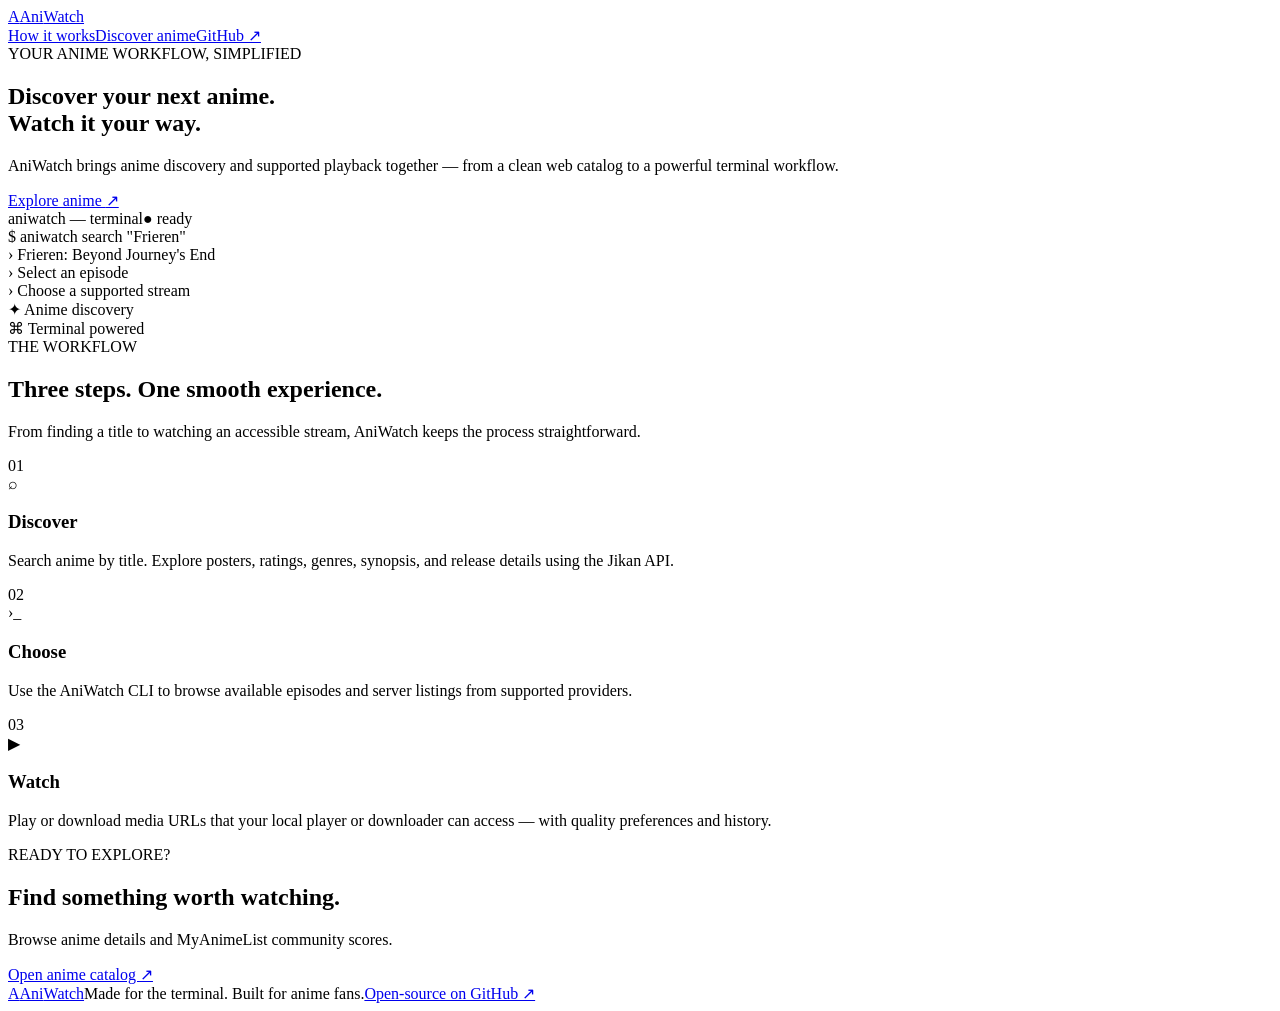
==== website/index.html @ 34737ea4 "feat: add AniWatch discovery website" ====
<!doctype html>
<html lang="en">
<head>
  <meta charset="utf-8"><meta name="viewport" content="width=device-width,initial-scale=1">
  <meta name="theme-color" content="#080912">
  <meta name="description" content="AniWatch is a terminal-first anime discovery and playback toolkit. Learn how it works.">
  <title>AniWatch — Anime, from terminal to screen</title>
  <link rel="preconnect" href="https://fonts.googleapis.com"><link rel="preconnect" href="https://fonts.gstatic.com" crossorigin>
  <link href="https://fonts.googleapis.com/css2?family=DM+Sans:wght@400;500;600;700&family=Space+Grotesk:wght@400;500;600;700&display=swap" rel="stylesheet">
  <link rel="stylesheet" href="styles.css">
</head>
<body>
<header class="site-header"><a class="brand" href="index.html"><span class="brand-mark">A</span><span>Ani<span class="brand-accent">Watch</span></span></a><nav><a class="active" href="index.html">How it works</a><a href="discover.html">Discover anime</a><a class="nav-github" href="https://github.com/Kaztral-ar/ani-watch" target="_blank" rel="noreferrer">GitHub ↗</a></nav></header>
<main>
  <section class="home-hero wrap">
    <div class="eyebrow"><span class="pulse"></span> YOUR ANIME WORKFLOW, SIMPLIFIED</div>
    <h1>Discover your next anime.<br><span class="gradient-text">Watch it your way.</span></h1>
    <p class="hero-copy">AniWatch brings anime discovery and supported playback together — from a clean web catalog to a powerful terminal workflow.</p>
    <a class="button button-primary" href="discover.html">Explore anime <span>↗</span></a>
    <div class="hero-art" aria-label="AniWatch terminal workflow illustration">
      <div class="orb orb-one"></div><div class="orb orb-two"></div>
      <div class="terminal-window">
        <div class="terminal-top"><div class="traffic"><i></i><i></i><i></i></div><span>aniwatch — terminal</span><span class="terminal-status">● ready</span></div>
        <div class="terminal-body"><div><span class="prompt">$</span> aniwatch search <span class="terminal-string">"Frieren"</span></div><div class="terminal-result"><span>›</span> Frieren: Beyond Journey's End</div><div class="terminal-muted">› Select an episode</div><div class="terminal-muted">› Choose a supported stream</div><div class="terminal-cursor"></div></div>
      </div>
      <div class="float-tag tag-top">✦ Anime discovery</div><div class="float-tag tag-bottom">⌘ Terminal powered</div>
    </div>
  </section>
  <section class="how-section wrap">
    <div class="section-kicker">THE WORKFLOW</div><h2>Three steps. <span class="muted">One smooth experience.</span></h2>
    <p class="section-copy">From finding a title to watching an accessible stream, AniWatch keeps the process straightforward.</p>
    <div class="steps-grid">
      <article class="step-card"><div class="step-number">01</div><div class="step-icon icon-search">⌕</div><h3>Discover</h3><p>Search anime by title. Explore posters, ratings, genres, synopsis, and release details using the Jikan API.</p><span class="step-line"></span></article>
      <article class="step-card"><div class="step-number">02</div><div class="step-icon icon-terminal">›_</div><h3>Choose</h3><p>Use the AniWatch CLI to browse available episodes and server listings from supported providers.</p><span class="step-line"></span></article>
      <article class="step-card"><div class="step-number">03</div><div class="step-icon icon-play">▶</div><h3>Watch</h3><p>Play or download media URLs that your local player or downloader can access — with quality preferences and history.</p><span class="step-line"></span></article>
    </div>
  </section>
  <section class="cta-section wrap"><div><div class="section-kicker">READY TO EXPLORE?</div><h2>Find something worth watching.</h2><p>Browse anime details and MyAnimeList community scores.</p></div><a class="button button-primary" href="discover.html">Open anime catalog <span>↗</span></a></section>
</main>
<footer class="site-footer wrap"><a class="brand" href="index.html"><span class="brand-mark">A</span><span>Ani<span class="brand-accent">Watch</span></span></a><span>Made for the terminal. Built for anime fans.</span><a href="https://github.com/Kaztral-ar/ani-watch" target="_blank" rel="noreferrer">Open-source on GitHub ↗</a></footer>
</body></html>
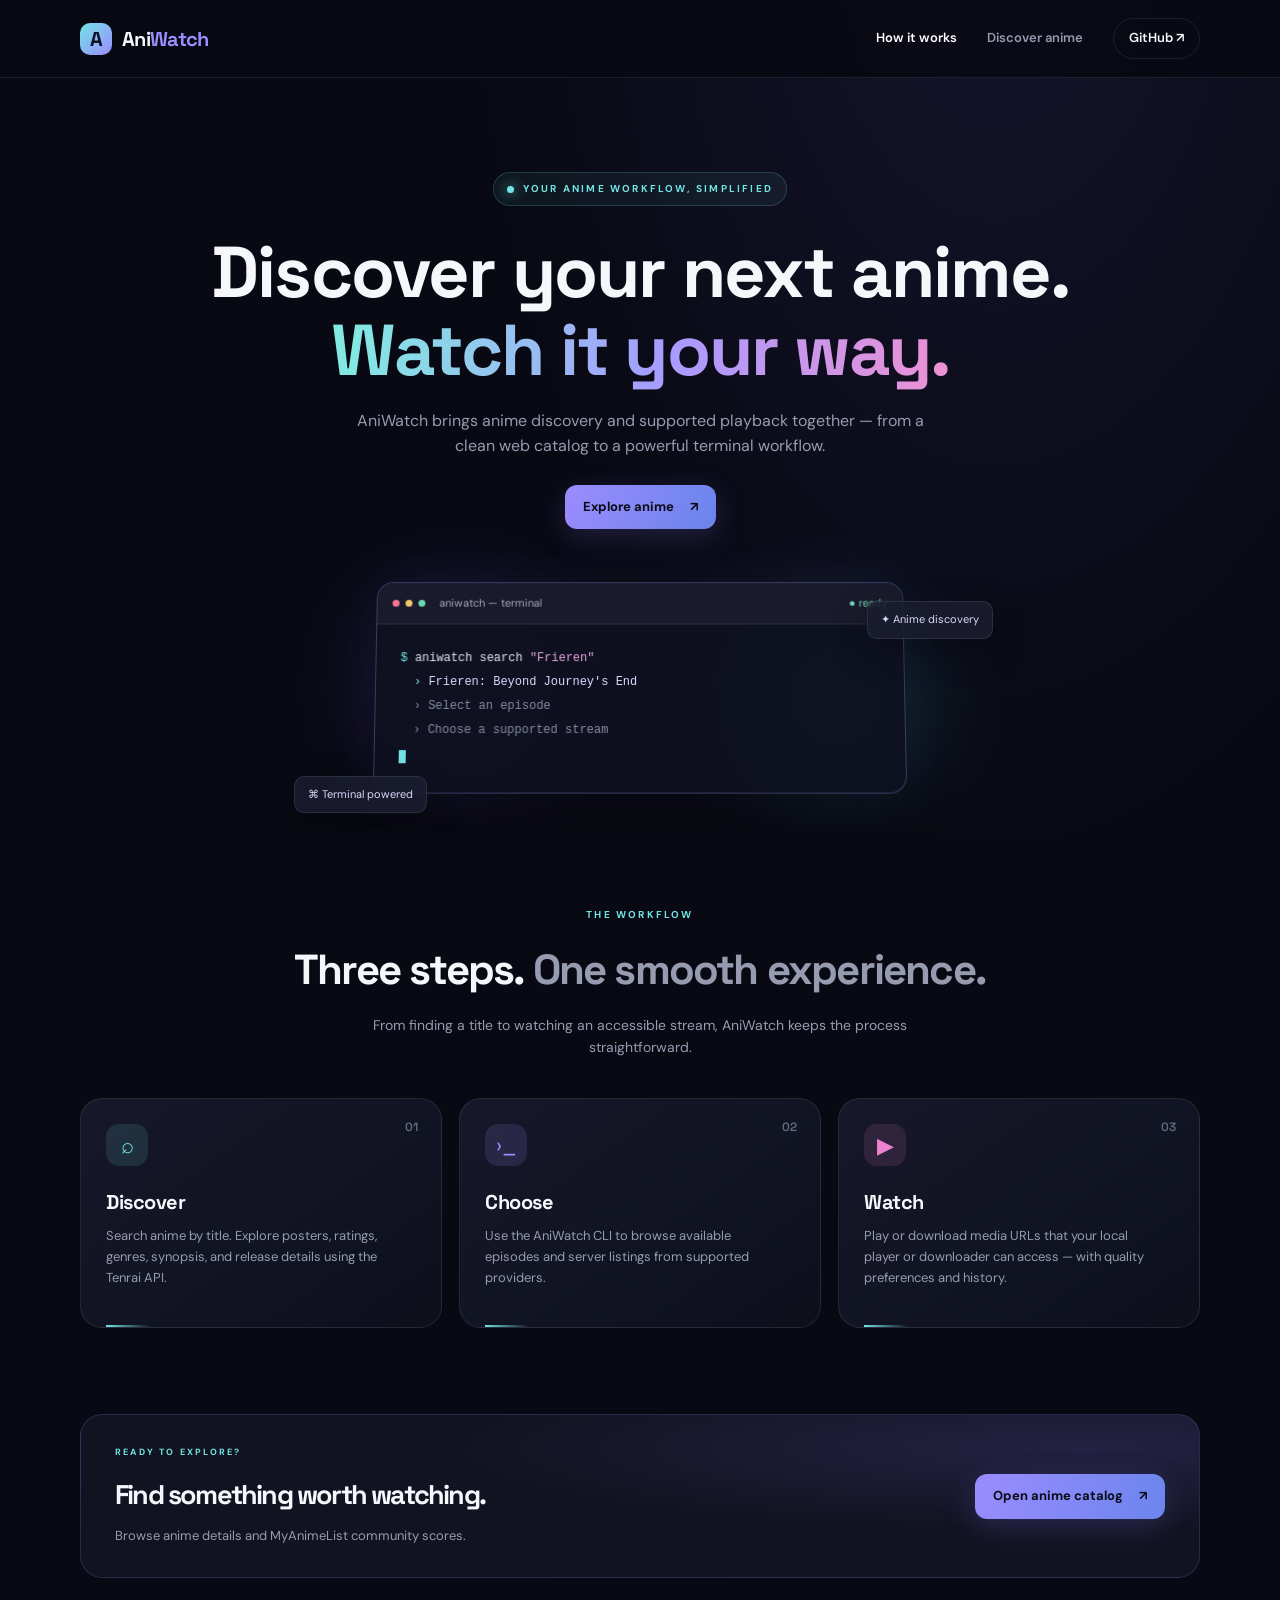
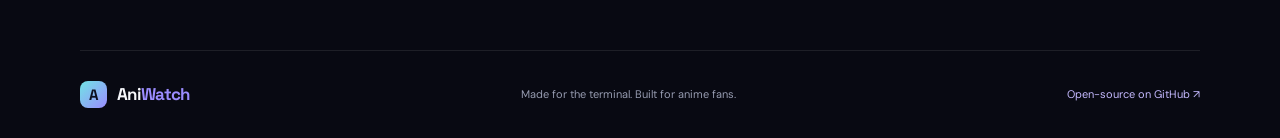
==== commit 2e537794: "docs: update homepage API attribution" ====
--- a/website/index.html
+++ b/website/index.html
@@ -30,7 +30,7 @@
     <div class="section-kicker">THE WORKFLOW</div><h2>Three steps. <span class="muted">One smooth experience.</span></h2>
     <p class="section-copy">From finding a title to watching an accessible stream, AniWatch keeps the process straightforward.</p>
     <div class="steps-grid">
-      <article class="step-card"><div class="step-number">01</div><div class="step-icon icon-search">⌕</div><h3>Discover</h3><p>Search anime by title. Explore posters, ratings, genres, synopsis, and release details using the Jikan API.</p><span class="step-line"></span></article>
+      <article class="step-card"><div class="step-number">01</div><div class="step-icon icon-search">⌕</div><h3>Discover</h3><p>Search anime by title. Explore posters, ratings, genres, synopsis, and release details using the Tenrai API.</p><span class="step-line"></span></article>
       <article class="step-card"><div class="step-number">02</div><div class="step-icon icon-terminal">›_</div><h3>Choose</h3><p>Use the AniWatch CLI to browse available episodes and server listings from supported providers.</p><span class="step-line"></span></article>
       <article class="step-card"><div class="step-number">03</div><div class="step-icon icon-play">▶</div><h3>Watch</h3><p>Play or download media URLs that your local player or downloader can access — with quality preferences and history.</p><span class="step-line"></span></article>
     </div>
--- a/website/styles.css
+++ b/website/styles.css
@@ -0,0 +1,5 @@
+:root{color-scheme:dark;--bg:#080912;--panel:#111321;--panel-2:#171a2b;--line:rgba(255,255,255,.09);--text:#f6f7fb;--muted:#969bb0;--purple:#9b8cff;--cyan:#71e4e5;--pink:#ed83cf;--radius:22px}
+*{box-sizing:border-box}html{scroll-behavior:smooth}body{margin:0;background:radial-gradient(ellipse at 78% -10%,rgba(91,72,178,.18),transparent 38%),var(--bg);color:var(--text);font-family:"DM Sans",sans-serif;line-height:1.6}a{color:inherit;text-decoration:none}button,input,select{font:inherit}.wrap{width:min(1120px,calc(100% - 48px));margin-inline:auto}.site-header{height:78px;padding:0 max(24px,calc((100vw - 1120px)/2));display:flex;align-items:center;justify-content:space-between;border-bottom:1px solid var(--line);background:rgba(8,9,18,.82);backdrop-filter:blur(18px);position:sticky;top:0;z-index:10}.brand{display:inline-flex;align-items:center;gap:10px;font:700 20px "Space Grotesk",sans-serif;letter-spacing:-.7px}.brand-mark{display:grid;place-items:center;width:32px;height:32px;border-radius:10px;background:linear-gradient(135deg,var(--cyan),var(--purple));color:#0c1020;font-weight:800}.brand-accent{color:var(--purple)}nav{display:flex;align-items:center;gap:30px;color:var(--muted);font-size:13px;font-weight:600}nav a{transition:color .2s}nav a:hover,nav a.active{color:#fff}.nav-github{padding:9px 15px;border:1px solid var(--line);border-radius:999px;color:var(--text)}.home-hero{min-height:610px;padding-top:94px;position:relative;text-align:center;overflow:hidden}.eyebrow,.section-kicker{font-size:10px;font-weight:700;letter-spacing:2.2px;color:var(--cyan)}.eyebrow{display:inline-flex;align-items:center;gap:9px;padding:8px 13px;border:1px solid rgba(113,228,229,.2);border-radius:999px;background:rgba(113,228,229,.06)}.pulse{width:7px;height:7px;border-radius:50%;background:var(--cyan);box-shadow:0 0 13px var(--cyan)}h1,h2,h3,p{margin-top:0}h1,h2,h3{font-family:"Space Grotesk",sans-serif;letter-spacing:-1.8px}.home-hero h1{font-size:clamp(42px,6.4vw,72px);line-height:1.08;margin:28px 0 18px}.gradient-text{background:linear-gradient(95deg,#83e8e2 4%,#a89bff 55%,#ed91d3 100%);-webkit-background-clip:text;background-clip:text;color:transparent}.hero-copy{max-width:600px;margin:0 auto 26px;color:var(--muted);font-size:16px}.button{display:inline-flex;align-items:center;justify-content:center;gap:16px;border:0;border-radius:12px;padding:12px 18px;font-weight:700;font-size:13px;cursor:pointer;transition:transform .2s,filter .2s}.button:hover{transform:translateY(-2px);filter:brightness(1.08)}.button-primary{background:linear-gradient(105deg,#9b8cff,#6b85ed);color:#0b0c17;box-shadow:0 8px 30px rgba(127,112,239,.22)}.button-ghost{background:var(--panel-2);border:1px solid var(--line);color:var(--text)}.hero-art{height:250px;max-width:720px;margin:52px auto 0;position:relative}.orb{position:absolute;border-radius:50%;filter:blur(50px);opacity:.3}.orb-one{width:170px;height:170px;background:#6451cf;left:13%;top:20px}.orb-two{width:160px;height:160px;background:#31b8c4;right:12%;top:40px}.terminal-window{position:relative;margin:auto;width:min(530px,90%);text-align:left;border:1px solid rgba(164,158,255,.3);border-radius:17px;background:rgba(14,16,31,.94);box-shadow:0 28px 90px rgba(0,0,0,.5),0 0 60px rgba(128,105,255,.1);overflow:hidden;transform:perspective(900px) rotateX(4deg)}.terminal-top{height:42px;display:flex;align-items:center;gap:14px;padding:0 15px;background:#191b2c;border-bottom:1px solid var(--line);font-size:11px;color:#a4a8bc}.traffic{display:flex;gap:6px}.traffic i{width:7px;height:7px;border-radius:50%;background:#f47791}.traffic i:nth-child(2){background:#f4c66b}.traffic i:nth-child(3){background:#6dd9b0}.terminal-status{margin-left:auto;color:#72dcb9}.terminal-body{padding:22px 24px 26px;font:12px/2 "SFMono-Regular",Consolas,monospace;color:#e7e9f5}.prompt,.terminal-result span{color:var(--cyan)}.terminal-string{color:#e6a7df}.terminal-result{color:#dcd9ff;padding-left:14px}.terminal-muted{color:#858ba4;padding-left:14px}.terminal-cursor{display:inline-block;width:7px;height:13px;background:var(--cyan);vertical-align:middle;margin-top:5px}.float-tag{position:absolute;padding:9px 13px;border-radius:10px;background:rgba(26,28,47,.9);border:1px solid var(--line);font-size:11px;color:#d9d8fa;box-shadow:0 12px 35px rgba(0,0,0,.3)}.tag-top{top:20px;right:1%}.tag-bottom{bottom:18px;left:2%}.how-section{padding:76px 0 86px;text-align:center}.how-section h2,.cta-section h2{font-size:clamp(30px,4vw,42px);margin:13px 0 10px}.muted,.section-copy{color:var(--muted)}.section-copy{font-size:14px;max-width:600px;margin:0 auto}.steps-grid{display:grid;grid-template-columns:repeat(3,1fr);gap:17px;margin-top:40px;text-align:left}.step-card{position:relative;min-height:230px;padding:25px;border:1px solid var(--line);border-radius:var(--radius);background:linear-gradient(145deg,rgba(25,27,46,.9),rgba(14,16,28,.88));overflow:hidden}.step-number{position:absolute;right:23px;top:20px;font:600 12px "Space Grotesk";color:#656b83}.step-icon{width:42px;height:42px;display:grid;place-items:center;border-radius:13px;margin-bottom:20px;font-size:22px}.icon-search{background:rgba(113,228,229,.12);color:var(--cyan)}.icon-terminal{background:rgba(155,140,255,.14);color:var(--purple)}.icon-play{background:rgba(237,131,207,.12);color:var(--pink)}.step-card h3{font-size:20px;margin:0 0 8px;letter-spacing:-.5px}.step-card p{font-size:13px;color:var(--muted);margin:0;max-width:280px}.step-line{position:absolute;bottom:0;left:25px;width:44px;height:2px;background:linear-gradient(90deg,var(--cyan),transparent)}.cta-section{margin-bottom:72px;padding:30px 34px;border:1px solid rgba(155,140,255,.18);border-radius:var(--radius);background:radial-gradient(ellipse at 90% 20%,rgba(129,111,241,.16),transparent 45%),var(--panel);display:flex;align-items:center;justify-content:space-between;gap:24px}.cta-section h2{font-size:27px}.cta-section p{color:var(--muted);font-size:13px;margin:0}.cta-section .section-kicker{font-size:9px}.site-footer{min-height:88px;display:flex;align-items:center;justify-content:space-between;gap:20px;border-top:1px solid var(--line);color:var(--muted);font-size:11px}.site-footer .brand{color:var(--text);font-size:17px}.site-footer .brand-mark{width:27px;height:27px;border-radius:8px;font-size:15px}.site-footer>a:last-child{color:#c5baff}.discover-main{min-height:calc(100vh - 166px);padding-top:72px;padding-bottom:70px}.page-title{font-size:clamp(36px,5vw,54px);margin:10px 0 5px}.discover-main>.section-copy{margin:0;max-width:600px}.search-box{display:flex;align-items:center;gap:12px;margin:30px 0 38px;padding:9px 10px 9px 17px;border:1px solid rgba(155,140,255,.25);border-radius:15px;background:#111321;box-shadow:0 10px 40px rgba(0,0,0,.18)}.search-symbol{font-size:24px;color:var(--purple)}.search-box input{flex:1;min-width:0;background:transparent;border:0;outline:0;color:var(--text);font-size:14px}.search-box input::placeholder{color:#747a91}.catalog-toolbar{display:flex;align-items:center;justify-content:space-between;margin-bottom:18px}.catalog-heading{display:block;font:600 19px "Space Grotesk"}.catalog-sub{display:block;color:var(--muted);font-size:11px;margin-top:2px}.catalog-toolbar select{background:#151729;color:#dfe1f2;border:1px solid var(--line);border-radius:10px;padding:9px 12px;outline:none}.anime-grid{display:grid;grid-template-columns:repeat(6,minmax(0,1fr));gap:18px}.anime-card{min-width:0;transition:transform .2s}.anime-card:hover{transform:translateY(-5px)}.poster-wrap{height:230px;position:relative;overflow:hidden;border-radius:13px;background:#1b1e32;border:1px solid var(--line)}.poster-wrap img{width:100%;height:100%;object-fit:cover;display:block;transition:transform .35s}.anime-card:hover .poster-wrap img{transform:scale(1.05)}.rating-pill,.poster-type{position:absolute;display:inline-flex;align-items:center;padding:5px 7px;border-radius:7px;background:rgba(8,9,18,.82);backdrop-filter:blur(8px);font-size:10px;font-weight:700}.rating-pill{top:9px;left:9px;color:#ffe49a}.poster-type{bottom:9px;right:9px;color:#d9d5ff}.anime-card-info h3{font:600 13px/1.35 "DM Sans";letter-spacing:0;margin:10px 0 4px;display:-webkit-box;-webkit-line-clamp:2;-webkit-box-orient:vertical;overflow:hidden}.anime-card-info p{font-size:10px;color:var(--muted);margin:0}.anime-card-info p span{padding:0 4px;color:#5d6279}.poster-fallback{height:100%;display:grid;place-items:center;color:#8585b5;font:700 13px "Space Grotesk";letter-spacing:3px;background:linear-gradient(145deg,#202344,#121525)}.status-message{padding:24px 12px;text-align:center;color:var(--muted);font-size:13px}.status-message[hidden]{display:none}.pagination{display:flex;align-items:center;justify-content:center;gap:20px;margin:35px 0 20px;font-size:12px;color:var(--muted)}.pagination button:disabled{opacity:.35;cursor:not-allowed;transform:none}.api-credit,.rating-note{font-size:11px;color:#777e97;text-align:center;margin-top:28px}.api-credit a{color:var(--purple)}.detail-main{min-height:calc(100vh - 166px);padding-top:36px;padding-bottom:70px}.back-link{font-size:12px;color:var(--muted)}.back-link:hover{color:#fff}.detail-hero{display:grid;grid-template-columns:280px 1fr;gap:45px;margin-top:35px;align-items:start}.detail-poster{height:410px;border-radius:18px;overflow:hidden;background:#171a2c;border:1px solid var(--line);box-shadow:0 25px 65px rgba(0,0,0,.35)}.detail-poster img{width:100%;height:100%;object-fit:cover}.detail-content{padding-top:10px}.detail-content h1{font-size:clamp(32px,4vw,48px);line-height:1.12;margin:12px 0 5px}.japanese-title{color:var(--muted);font-size:14px}.detail-badges{display:flex;flex-wrap:wrap;gap:9px;margin:18px 0}.detail-badges span{padding:7px 11px;border-radius:9px;background:var(--panel-2);border:1px solid var(--line);font-size:11px;color:#e8e2ff}.detail-badges span:first-child{color:#ffe49a}.detail-synopsis{font-size:13px;line-height:1.85;color:#b4b8ca;max-width:720px}.genre-list{display:flex;flex-wrap:wrap;gap:8px;margin:20px 0 24px}.genre-list span{padding:6px 10px;border:1px solid rgba(155,140,255,.2);border-radius:999px;background:rgba(155,140,255,.07);font-size:10px;color:#c9c1ff}.external-link{font-size:11px}.detail-facts{display:grid;grid-template-columns:repeat(5,1fr);gap:10px;margin-top:38px}.detail-facts>div{padding:16px;border-radius:13px;border:1px solid var(--line);background:var(--panel)}.detail-facts span{display:block;color:var(--muted);font-size:10px;margin-bottom:5px}.detail-facts strong{display:block;font:600 12px "Space Grotesk";overflow-wrap:anywhere}.rating-note{text-align:left;margin-top:18px}
+@media(max-width:900px){.anime-grid{grid-template-columns:repeat(4,minmax(0,1fr))}.poster-wrap{height:250px}.detail-facts{grid-template-columns:repeat(3,1fr)}}
+@media(max-width:620px){.wrap{width:calc(100% - 32px)}.site-header{height:66px;padding:0 16px}.brand{font-size:18px}nav{gap:13px;font-size:11px}nav a:nth-child(1){display:none}.nav-github{padding:7px 10px}.home-hero{padding-top:75px;min-height:570px}.home-hero h1{font-size:43px}.hero-copy{font-size:14px}.hero-art{margin-top:50px;height:220px}.terminal-body{font-size:10px;padding:17px}.float-tag{font-size:9px}.how-section{padding:48px 0 55px}.steps-grid{grid-template-columns:1fr;gap:12px;margin-top:28px}.step-card{min-height:175px;padding:21px}.step-icon{margin-bottom:13px}.cta-section{display:block;padding:25px;margin-bottom:45px}.cta-section .button{margin-top:20px}.site-footer{padding:20px 0;flex-wrap:wrap}.site-footer>span{order:3;width:100%}.discover-main{padding-top:48px}.search-box{gap:8px;padding-left:12px}.search-box .button{padding:11px 12px}.anime-grid{grid-template-columns:repeat(2,minmax(0,1fr));gap:17px 12px}.poster-wrap{height:260px}.catalog-toolbar{align-items:flex-end}.catalog-heading{font-size:17px}.catalog-sub{font-size:10px}.catalog-toolbar select{max-width:115px}.detail-hero{grid-template-columns:110px 1fr;gap:17px;margin-top:24px}.detail-poster{height:165px;border-radius:12px}.detail-content{padding-top:0}.detail-content h1{font-size:24px;letter-spacing:-1px}.detail-content .section-kicker{font-size:8px;letter-spacing:1.2px}.japanese-title{font-size:11px}.detail-badges{gap:5px;margin:10px 0}.detail-badges span{font-size:9px;padding:5px 7px}.detail-synopsis{grid-column:1/-1;font-size:12px}.genre-list{margin:10px 0}.genre-list span{font-size:9px}.external-link{padding:9px 10px}.detail-facts{grid-template-columns:repeat(2,1fr);gap:8px;margin-top:25px}.detail-facts>div{padding:12px}.detail-facts strong{font-size:11px}}
+@media(prefers-reduced-motion:reduce){*,*::before,*::after{scroll-behavior:auto!important;transition:none!important;animation:none!important}}
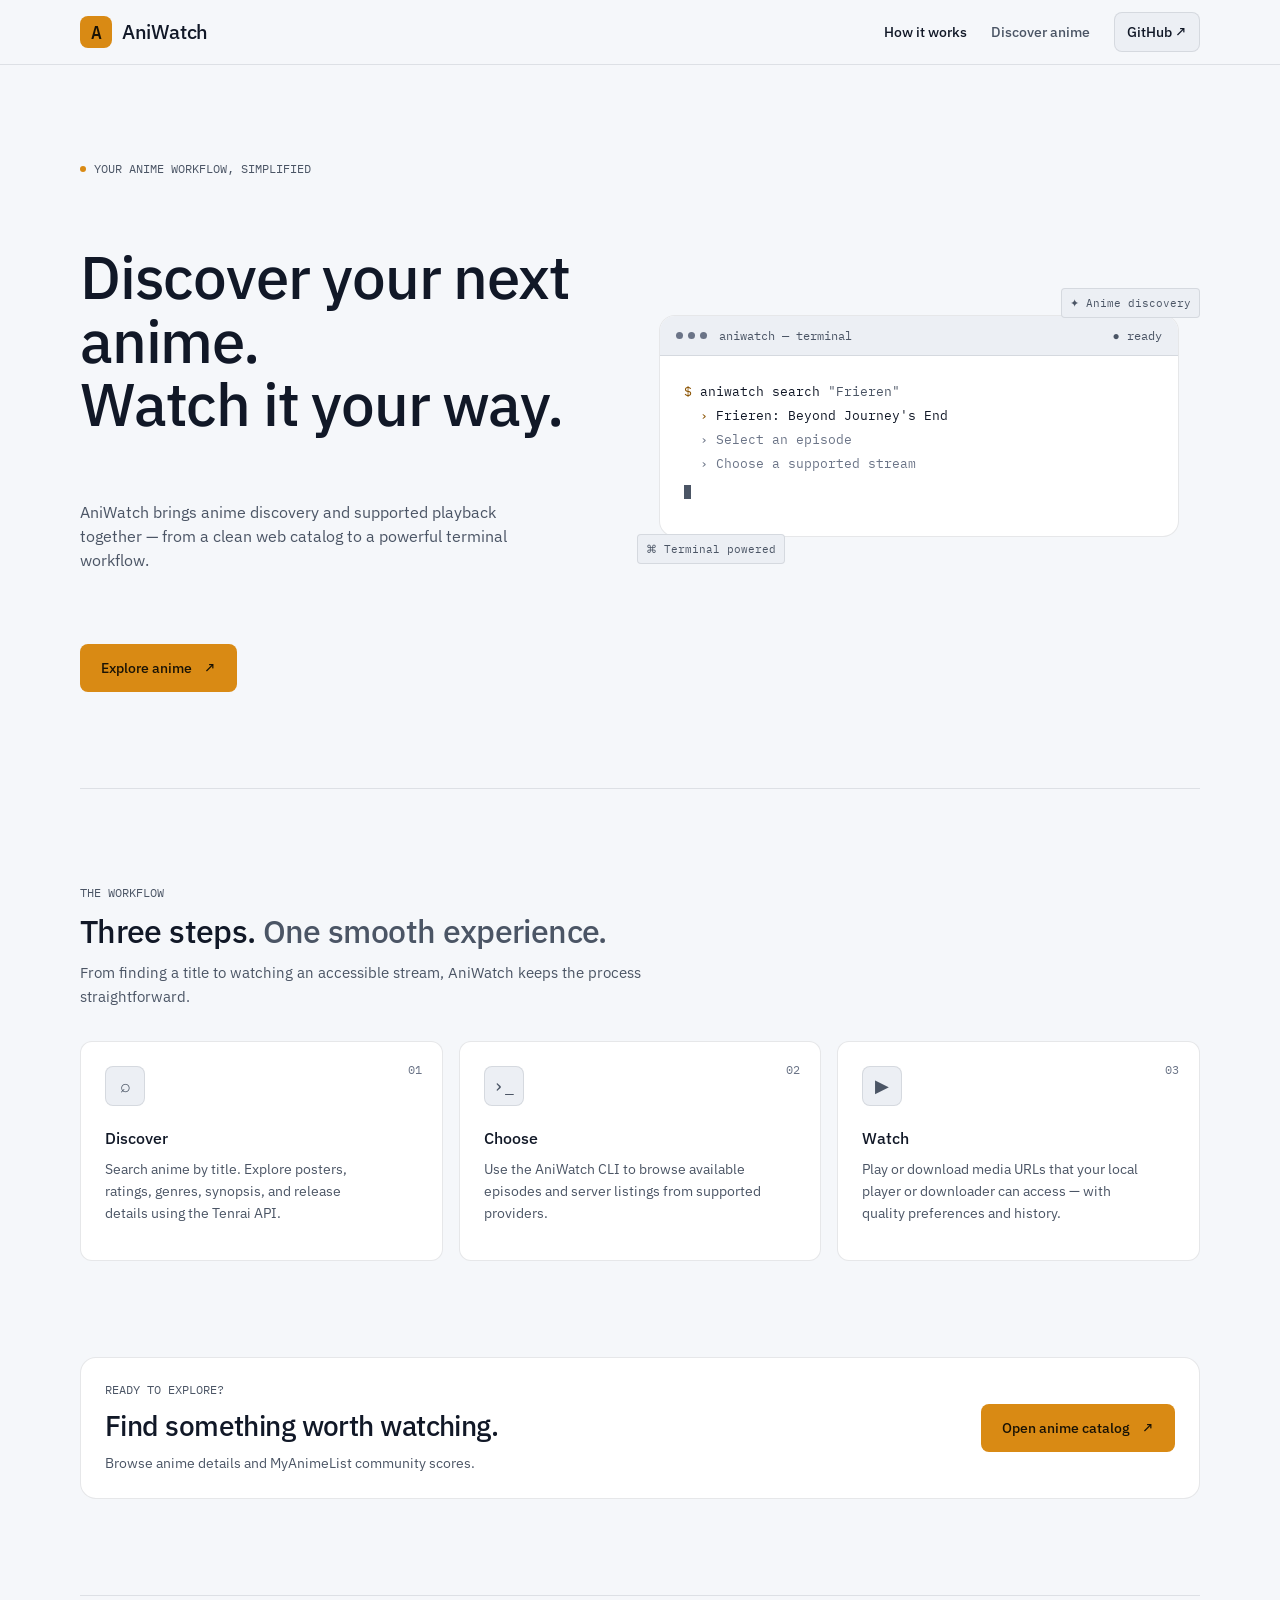
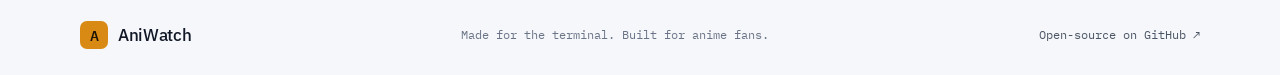
==== commit 783afde8: "style: load IBM Plex fonts and safe viewport sizing" ====
--- a/website/index.html
+++ b/website/index.html
@@ -1,12 +1,12 @@
 <!doctype html>
 <html lang="en">
 <head>
-  <meta charset="utf-8"><meta name="viewport" content="width=device-width,initial-scale=1">
+  <meta charset="utf-8"><meta name="viewport" content="width=device-width, initial-scale=1, viewport-fit=cover">
   <meta name="theme-color" content="#080912">
   <meta name="description" content="AniWatch is a terminal-first anime discovery and playback toolkit. Learn how it works.">
   <title>AniWatch — Anime, from terminal to screen</title>
   <link rel="preconnect" href="https://fonts.googleapis.com"><link rel="preconnect" href="https://fonts.gstatic.com" crossorigin>
-  <link href="https://fonts.googleapis.com/css2?family=DM+Sans:wght@400;500;600;700&family=Space+Grotesk:wght@400;500;600;700&display=swap" rel="stylesheet">
+  <link href="https://fonts.googleapis.com/css2?family=IBM+Plex+Mono:wght@400;500&family=IBM+Plex+Sans:wght@400;500&display=swap" rel="stylesheet">
   <link rel="stylesheet" href="styles.css">
 </head>
 <body>
--- a/website/styles.css
+++ b/website/styles.css
@@ -1,5 +1,218 @@
-:root{color-scheme:dark;--bg:#080912;--panel:#111321;--panel-2:#171a2b;--line:rgba(255,255,255,.09);--text:#f6f7fb;--muted:#969bb0;--purple:#9b8cff;--cyan:#71e4e5;--pink:#ed83cf;--radius:22px}
-*{box-sizing:border-box}html{scroll-behavior:smooth}body{margin:0;background:radial-gradient(ellipse at 78% -10%,rgba(91,72,178,.18),transparent 38%),var(--bg);color:var(--text);font-family:"DM Sans",sans-serif;line-height:1.6}a{color:inherit;text-decoration:none}button,input,select{font:inherit}.wrap{width:min(1120px,calc(100% - 48px));margin-inline:auto}.site-header{height:78px;padding:0 max(24px,calc((100vw - 1120px)/2));display:flex;align-items:center;justify-content:space-between;border-bottom:1px solid var(--line);background:rgba(8,9,18,.82);backdrop-filter:blur(18px);position:sticky;top:0;z-index:10}.brand{display:inline-flex;align-items:center;gap:10px;font:700 20px "Space Grotesk",sans-serif;letter-spacing:-.7px}.brand-mark{display:grid;place-items:center;width:32px;height:32px;border-radius:10px;background:linear-gradient(135deg,var(--cyan),var(--purple));color:#0c1020;font-weight:800}.brand-accent{color:var(--purple)}nav{display:flex;align-items:center;gap:30px;color:var(--muted);font-size:13px;font-weight:600}nav a{transition:color .2s}nav a:hover,nav a.active{color:#fff}.nav-github{padding:9px 15px;border:1px solid var(--line);border-radius:999px;color:var(--text)}.home-hero{min-height:610px;padding-top:94px;position:relative;text-align:center;overflow:hidden}.eyebrow,.section-kicker{font-size:10px;font-weight:700;letter-spacing:2.2px;color:var(--cyan)}.eyebrow{display:inline-flex;align-items:center;gap:9px;padding:8px 13px;border:1px solid rgba(113,228,229,.2);border-radius:999px;background:rgba(113,228,229,.06)}.pulse{width:7px;height:7px;border-radius:50%;background:var(--cyan);box-shadow:0 0 13px var(--cyan)}h1,h2,h3,p{margin-top:0}h1,h2,h3{font-family:"Space Grotesk",sans-serif;letter-spacing:-1.8px}.home-hero h1{font-size:clamp(42px,6.4vw,72px);line-height:1.08;margin:28px 0 18px}.gradient-text{background:linear-gradient(95deg,#83e8e2 4%,#a89bff 55%,#ed91d3 100%);-webkit-background-clip:text;background-clip:text;color:transparent}.hero-copy{max-width:600px;margin:0 auto 26px;color:var(--muted);font-size:16px}.button{display:inline-flex;align-items:center;justify-content:center;gap:16px;border:0;border-radius:12px;padding:12px 18px;font-weight:700;font-size:13px;cursor:pointer;transition:transform .2s,filter .2s}.button:hover{transform:translateY(-2px);filter:brightness(1.08)}.button-primary{background:linear-gradient(105deg,#9b8cff,#6b85ed);color:#0b0c17;box-shadow:0 8px 30px rgba(127,112,239,.22)}.button-ghost{background:var(--panel-2);border:1px solid var(--line);color:var(--text)}.hero-art{height:250px;max-width:720px;margin:52px auto 0;position:relative}.orb{position:absolute;border-radius:50%;filter:blur(50px);opacity:.3}.orb-one{width:170px;height:170px;background:#6451cf;left:13%;top:20px}.orb-two{width:160px;height:160px;background:#31b8c4;right:12%;top:40px}.terminal-window{position:relative;margin:auto;width:min(530px,90%);text-align:left;border:1px solid rgba(164,158,255,.3);border-radius:17px;background:rgba(14,16,31,.94);box-shadow:0 28px 90px rgba(0,0,0,.5),0 0 60px rgba(128,105,255,.1);overflow:hidden;transform:perspective(900px) rotateX(4deg)}.terminal-top{height:42px;display:flex;align-items:center;gap:14px;padding:0 15px;background:#191b2c;border-bottom:1px solid var(--line);font-size:11px;color:#a4a8bc}.traffic{display:flex;gap:6px}.traffic i{width:7px;height:7px;border-radius:50%;background:#f47791}.traffic i:nth-child(2){background:#f4c66b}.traffic i:nth-child(3){background:#6dd9b0}.terminal-status{margin-left:auto;color:#72dcb9}.terminal-body{padding:22px 24px 26px;font:12px/2 "SFMono-Regular",Consolas,monospace;color:#e7e9f5}.prompt,.terminal-result span{color:var(--cyan)}.terminal-string{color:#e6a7df}.terminal-result{color:#dcd9ff;padding-left:14px}.terminal-muted{color:#858ba4;padding-left:14px}.terminal-cursor{display:inline-block;width:7px;height:13px;background:var(--cyan);vertical-align:middle;margin-top:5px}.float-tag{position:absolute;padding:9px 13px;border-radius:10px;background:rgba(26,28,47,.9);border:1px solid var(--line);font-size:11px;color:#d9d8fa;box-shadow:0 12px 35px rgba(0,0,0,.3)}.tag-top{top:20px;right:1%}.tag-bottom{bottom:18px;left:2%}.how-section{padding:76px 0 86px;text-align:center}.how-section h2,.cta-section h2{font-size:clamp(30px,4vw,42px);margin:13px 0 10px}.muted,.section-copy{color:var(--muted)}.section-copy{font-size:14px;max-width:600px;margin:0 auto}.steps-grid{display:grid;grid-template-columns:repeat(3,1fr);gap:17px;margin-top:40px;text-align:left}.step-card{position:relative;min-height:230px;padding:25px;border:1px solid var(--line);border-radius:var(--radius);background:linear-gradient(145deg,rgba(25,27,46,.9),rgba(14,16,28,.88));overflow:hidden}.step-number{position:absolute;right:23px;top:20px;font:600 12px "Space Grotesk";color:#656b83}.step-icon{width:42px;height:42px;display:grid;place-items:center;border-radius:13px;margin-bottom:20px;font-size:22px}.icon-search{background:rgba(113,228,229,.12);color:var(--cyan)}.icon-terminal{background:rgba(155,140,255,.14);color:var(--purple)}.icon-play{background:rgba(237,131,207,.12);color:var(--pink)}.step-card h3{font-size:20px;margin:0 0 8px;letter-spacing:-.5px}.step-card p{font-size:13px;color:var(--muted);margin:0;max-width:280px}.step-line{position:absolute;bottom:0;left:25px;width:44px;height:2px;background:linear-gradient(90deg,var(--cyan),transparent)}.cta-section{margin-bottom:72px;padding:30px 34px;border:1px solid rgba(155,140,255,.18);border-radius:var(--radius);background:radial-gradient(ellipse at 90% 20%,rgba(129,111,241,.16),transparent 45%),var(--panel);display:flex;align-items:center;justify-content:space-between;gap:24px}.cta-section h2{font-size:27px}.cta-section p{color:var(--muted);font-size:13px;margin:0}.cta-section .section-kicker{font-size:9px}.site-footer{min-height:88px;display:flex;align-items:center;justify-content:space-between;gap:20px;border-top:1px solid var(--line);color:var(--muted);font-size:11px}.site-footer .brand{color:var(--text);font-size:17px}.site-footer .brand-mark{width:27px;height:27px;border-radius:8px;font-size:15px}.site-footer>a:last-child{color:#c5baff}.discover-main{min-height:calc(100vh - 166px);padding-top:72px;padding-bottom:70px}.page-title{font-size:clamp(36px,5vw,54px);margin:10px 0 5px}.discover-main>.section-copy{margin:0;max-width:600px}.search-box{display:flex;align-items:center;gap:12px;margin:30px 0 38px;padding:9px 10px 9px 17px;border:1px solid rgba(155,140,255,.25);border-radius:15px;background:#111321;box-shadow:0 10px 40px rgba(0,0,0,.18)}.search-symbol{font-size:24px;color:var(--purple)}.search-box input{flex:1;min-width:0;background:transparent;border:0;outline:0;color:var(--text);font-size:14px}.search-box input::placeholder{color:#747a91}.catalog-toolbar{display:flex;align-items:center;justify-content:space-between;margin-bottom:18px}.catalog-heading{display:block;font:600 19px "Space Grotesk"}.catalog-sub{display:block;color:var(--muted);font-size:11px;margin-top:2px}.catalog-toolbar select{background:#151729;color:#dfe1f2;border:1px solid var(--line);border-radius:10px;padding:9px 12px;outline:none}.anime-grid{display:grid;grid-template-columns:repeat(6,minmax(0,1fr));gap:18px}.anime-card{min-width:0;transition:transform .2s}.anime-card:hover{transform:translateY(-5px)}.poster-wrap{height:230px;position:relative;overflow:hidden;border-radius:13px;background:#1b1e32;border:1px solid var(--line)}.poster-wrap img{width:100%;height:100%;object-fit:cover;display:block;transition:transform .35s}.anime-card:hover .poster-wrap img{transform:scale(1.05)}.rating-pill,.poster-type{position:absolute;display:inline-flex;align-items:center;padding:5px 7px;border-radius:7px;background:rgba(8,9,18,.82);backdrop-filter:blur(8px);font-size:10px;font-weight:700}.rating-pill{top:9px;left:9px;color:#ffe49a}.poster-type{bottom:9px;right:9px;color:#d9d5ff}.anime-card-info h3{font:600 13px/1.35 "DM Sans";letter-spacing:0;margin:10px 0 4px;display:-webkit-box;-webkit-line-clamp:2;-webkit-box-orient:vertical;overflow:hidden}.anime-card-info p{font-size:10px;color:var(--muted);margin:0}.anime-card-info p span{padding:0 4px;color:#5d6279}.poster-fallback{height:100%;display:grid;place-items:center;color:#8585b5;font:700 13px "Space Grotesk";letter-spacing:3px;background:linear-gradient(145deg,#202344,#121525)}.status-message{padding:24px 12px;text-align:center;color:var(--muted);font-size:13px}.status-message[hidden]{display:none}.pagination{display:flex;align-items:center;justify-content:center;gap:20px;margin:35px 0 20px;font-size:12px;color:var(--muted)}.pagination button:disabled{opacity:.35;cursor:not-allowed;transform:none}.api-credit,.rating-note{font-size:11px;color:#777e97;text-align:center;margin-top:28px}.api-credit a{color:var(--purple)}.detail-main{min-height:calc(100vh - 166px);padding-top:36px;padding-bottom:70px}.back-link{font-size:12px;color:var(--muted)}.back-link:hover{color:#fff}.detail-hero{display:grid;grid-template-columns:280px 1fr;gap:45px;margin-top:35px;align-items:start}.detail-poster{height:410px;border-radius:18px;overflow:hidden;background:#171a2c;border:1px solid var(--line);box-shadow:0 25px 65px rgba(0,0,0,.35)}.detail-poster img{width:100%;height:100%;object-fit:cover}.detail-content{padding-top:10px}.detail-content h1{font-size:clamp(32px,4vw,48px);line-height:1.12;margin:12px 0 5px}.japanese-title{color:var(--muted);font-size:14px}.detail-badges{display:flex;flex-wrap:wrap;gap:9px;margin:18px 0}.detail-badges span{padding:7px 11px;border-radius:9px;background:var(--panel-2);border:1px solid var(--line);font-size:11px;color:#e8e2ff}.detail-badges span:first-child{color:#ffe49a}.detail-synopsis{font-size:13px;line-height:1.85;color:#b4b8ca;max-width:720px}.genre-list{display:flex;flex-wrap:wrap;gap:8px;margin:20px 0 24px}.genre-list span{padding:6px 10px;border:1px solid rgba(155,140,255,.2);border-radius:999px;background:rgba(155,140,255,.07);font-size:10px;color:#c9c1ff}.external-link{font-size:11px}.detail-facts{display:grid;grid-template-columns:repeat(5,1fr);gap:10px;margin-top:38px}.detail-facts>div{padding:16px;border-radius:13px;border:1px solid var(--line);background:var(--panel)}.detail-facts span{display:block;color:var(--muted);font-size:10px;margin-bottom:5px}.detail-facts strong{display:block;font:600 12px "Space Grotesk";overflow-wrap:anywhere}.rating-note{text-align:left;margin-top:18px}
-@media(max-width:900px){.anime-grid{grid-template-columns:repeat(4,minmax(0,1fr))}.poster-wrap{height:250px}.detail-facts{grid-template-columns:repeat(3,1fr)}}
-@media(max-width:620px){.wrap{width:calc(100% - 32px)}.site-header{height:66px;padding:0 16px}.brand{font-size:18px}nav{gap:13px;font-size:11px}nav a:nth-child(1){display:none}.nav-github{padding:7px 10px}.home-hero{padding-top:75px;min-height:570px}.home-hero h1{font-size:43px}.hero-copy{font-size:14px}.hero-art{margin-top:50px;height:220px}.terminal-body{font-size:10px;padding:17px}.float-tag{font-size:9px}.how-section{padding:48px 0 55px}.steps-grid{grid-template-columns:1fr;gap:12px;margin-top:28px}.step-card{min-height:175px;padding:21px}.step-icon{margin-bottom:13px}.cta-section{display:block;padding:25px;margin-bottom:45px}.cta-section .button{margin-top:20px}.site-footer{padding:20px 0;flex-wrap:wrap}.site-footer>span{order:3;width:100%}.discover-main{padding-top:48px}.search-box{gap:8px;padding-left:12px}.search-box .button{padding:11px 12px}.anime-grid{grid-template-columns:repeat(2,minmax(0,1fr));gap:17px 12px}.poster-wrap{height:260px}.catalog-toolbar{align-items:flex-end}.catalog-heading{font-size:17px}.catalog-sub{font-size:10px}.catalog-toolbar select{max-width:115px}.detail-hero{grid-template-columns:110px 1fr;gap:17px;margin-top:24px}.detail-poster{height:165px;border-radius:12px}.detail-content{padding-top:0}.detail-content h1{font-size:24px;letter-spacing:-1px}.detail-content .section-kicker{font-size:8px;letter-spacing:1.2px}.japanese-title{font-size:11px}.detail-badges{gap:5px;margin:10px 0}.detail-badges span{font-size:9px;padding:5px 7px}.detail-synopsis{grid-column:1/-1;font-size:12px}.genre-list{margin:10px 0}.genre-list span{font-size:9px}.external-link{padding:9px 10px}.detail-facts{grid-template-columns:repeat(2,1fr);gap:8px;margin-top:25px}.detail-facts>div{padding:12px}.detail-facts strong{font-size:11px}}
-@media(prefers-reduced-motion:reduce){*,*::before,*::after{scroll-behavior:auto!important;transition:none!important;animation:none!important}}
+@import url("https://fonts.googleapis.com/css2?family=IBM+Plex+Mono:wght@400;500&family=IBM+Plex+Sans:wght@400;500&display=swap");
+
+:root {
+  color-scheme: dark;
+  --bg: #0b0d14; --card: #11141c; --raised: #1a1e28;
+  --text: #eef0f5; --secondary: #a3a9b8; --muted: #7a8296;
+  --hairline: rgba(238,240,245,.08); --accent: #e8a23a;
+  --accent-text: #1a1305; --accent-copy: #8a5200;
+  --radius-card: 12px; --radius-panel: 16px; --radius-control: 8px;
+  --mono: "IBM Plex Mono",ui-monospace,SFMono-Regular,Consolas,monospace;
+  --sans: "IBM Plex Sans",ui-sans-serif,system-ui,sans-serif;
+}
+@media (prefers-color-scheme: light) {
+  :root {
+    color-scheme: light; --bg:#f5f7fa; --card:#fff; --raised:#eceff4;
+    --text:#111827; --secondary:#4b5565; --muted:#6b7487;
+    --hairline:rgba(17,24,39,.1); --accent:#d98a14; --accent-copy:#8a5200;
+  }
+}
+*{box-sizing:border-box}
+html{min-width:320px;scroll-behavior:smooth;background:var(--bg)}
+body{margin:0;background:var(--bg);color:var(--text);font-family:var(--sans);font-size:16px;font-weight:400;line-height:24px;-webkit-font-smoothing:antialiased}
+a{color:inherit;text-decoration:none}
+button,input,select{font:inherit}
+button,select,a{-webkit-tap-highlight-color:transparent}
+img{max-width:100%}
+:focus-visible{outline:2px solid var(--accent);outline-offset:3px}
+.wrap{width:min(1120px,calc(100% - 48px));margin-inline:auto}
+.site-header{min-height:64px;padding:12px max(24px,calc((100vw - 1120px)/2));display:flex;align-items:center;justify-content:space-between;gap:24px;border-bottom:1px solid var(--hairline);background:var(--bg);position:sticky;top:0;z-index:10}
+.brand{display:inline-flex;align-items:center;gap:10px;flex:0 0 auto;font:500 20px/28px var(--sans);letter-spacing:-.02em}
+.brand-mark{width:32px;height:32px;display:grid;place-items:center;border-radius:8px;background:var(--accent);color:var(--accent-text);font:500 18px var(--mono)}
+.brand-accent{color:var(--text)}
+nav{display:flex;align-items:center;justify-content:flex-end;gap:24px;min-width:0;color:var(--secondary);font-size:14px;line-height:20px;font-weight:500}
+nav a{min-height:40px;display:inline-flex;align-items:center;transition:color 150ms cubic-bezier(.22,1,.36,1)}
+nav a:hover,nav a.active{color:var(--text)}
+.nav-github{padding:0 12px;border:1px solid var(--hairline);border-radius:var(--radius-control);color:var(--text);background:var(--raised)}
+.home-hero{min-height:0;padding-top:96px;padding-bottom:96px;display:grid;grid-template-columns:minmax(0,.95fr) minmax(0,1.05fr);align-items:center;gap:48px;text-align:left}
+.home-hero>.eyebrow{grid-column:1;grid-row:1}
+.home-hero>h1{grid-column:1;grid-row:2}
+.home-hero>.hero-copy{grid-column:1;grid-row:3}
+.home-hero>.button{grid-column:1;grid-row:4;justify-self:start}
+.home-hero>.hero-art{grid-column:2;grid-row:1/span 4}
+.eyebrow,.section-kicker{color:var(--secondary);font:400 12px/16px var(--mono);letter-spacing:0}
+.eyebrow{display:inline-flex;align-items:center;gap:8px;width:fit-content;padding:0;border:0;border-radius:0;background:transparent}
+.pulse{width:6px;height:6px;flex:0 0 auto;border-radius:50%;background:var(--accent);box-shadow:none}
+h1,h2,h3,p{margin-top:0}
+h1,h2,h3{font-family:var(--sans);font-weight:500;letter-spacing:0}
+.home-hero h1{max-width:570px;margin:20px 0 16px;font-size:clamp(40px,5.4vw,60px);line-height:1.06;letter-spacing:-.02em;font-weight:500}
+.gradient-text{color:var(--text);background:none;-webkit-background-clip:initial;background-clip:initial}
+.hero-copy{max-width:480px;margin:0 0 24px;color:var(--secondary);font-size:16px;line-height:24px}
+.button{min-height:40px;display:inline-flex;align-items:center;justify-content:center;gap:12px;padding:0 16px;border:1px solid transparent;border-radius:var(--radius-control);font:500 14px/20px var(--sans);cursor:pointer;transition:color 150ms cubic-bezier(.22,1,.36,1),background-color 150ms cubic-bezier(.22,1,.36,1),border-color 150ms cubic-bezier(.22,1,.36,1),transform 150ms cubic-bezier(.22,1,.36,1)}
+.button:active{transform:scale(.98)}
+.button-primary{min-height:48px;padding:0 20px;background:var(--accent);color:var(--accent-text)}
+.button-primary:hover{background:#f0b253}
+.button-ghost{background:var(--raised);border-color:var(--hairline);color:var(--text)}
+.button-ghost:hover,.nav-github:hover{background:var(--card);border-color:var(--secondary)}
+.hero-art{height:auto;min-height:300px;max-width:none;margin:0;position:relative;display:flex;align-items:center;justify-content:center;overflow:visible}
+.orb{display:none}
+.terminal-window{position:relative;width:100%;max-width:520px;margin:auto;overflow:hidden;border:1px solid var(--hairline);border-radius:var(--radius-panel);background:var(--card);box-shadow:none;text-align:left;transform:none}
+.terminal-top{height:40px;display:flex;align-items:center;gap:12px;padding:0 16px;background:var(--raised);border-bottom:1px solid var(--hairline);color:var(--secondary);font:400 12px/16px var(--mono)}
+.traffic{display:flex;gap:5px}
+.traffic i{width:7px;height:7px;border-radius:50%;background:var(--muted)}
+.traffic i:nth-child(2),.traffic i:nth-child(3){background:var(--muted)}
+.terminal-status{margin-left:auto;color:var(--secondary)}
+.terminal-body{min-height:180px;padding:24px;color:var(--text);font:400 13px/24px var(--mono)}
+.prompt,.terminal-result span{color:var(--accent)}
+.terminal-string{color:var(--secondary)}
+.terminal-result{padding-left:16px;color:var(--text)}
+.terminal-muted{padding-left:16px;color:var(--muted)}
+.terminal-cursor{display:inline-block;width:7px;height:14px;margin-top:6px;background:var(--secondary);vertical-align:middle}
+.float-tag{position:absolute;padding:6px 8px;border:1px solid var(--hairline);border-radius:4px;background:var(--raised);color:var(--secondary);font:400 11px/16px var(--mono);box-shadow:none}
+.tag-top{top:12px;right:0}.tag-bottom{bottom:12px;left:0}
+.how-section{padding:96px 0;text-align:left;border-top:1px solid var(--hairline)}
+.how-section h2,.cta-section h2{margin:12px 0;font-size:32px;line-height:36px;letter-spacing:-.02em}
+.muted,.section-copy{color:var(--secondary)}
+.section-copy{max-width:600px;margin:0;font-size:15px;line-height:24px}
+.steps-grid{display:grid;grid-template-columns:repeat(3,minmax(0,1fr));gap:16px;margin-top:32px;text-align:left}
+.step-card{position:relative;min-height:220px;padding:24px;border:1px solid var(--hairline);border-radius:var(--radius-card);background:var(--card);overflow:hidden}
+.step-number{position:absolute;top:20px;right:20px;color:var(--muted);font:400 12px/16px var(--mono);font-variant-numeric:tabular-nums}
+.step-icon{width:40px;height:40px;display:grid;place-items:center;margin-bottom:20px;border:1px solid var(--hairline);border-radius:8px;background:var(--raised);color:var(--secondary);font:400 18px var(--mono)}
+.icon-search,.icon-terminal,.icon-play{background:var(--raised);color:var(--secondary)}
+.step-card h3{margin:0 0 8px;font-size:16px;line-height:24px;letter-spacing:0}
+.step-card p{max-width:280px;margin:0;color:var(--secondary);font-size:14px;line-height:22px}
+.step-line{display:none}
+.cta-section{margin-bottom:96px;padding:24px;display:flex;align-items:center;justify-content:space-between;gap:24px;border:1px solid var(--hairline);border-radius:var(--radius-panel);background:var(--card)}
+.cta-section h2{margin:10px 0 8px;font-size:28px;line-height:36px}
+.cta-section p{margin:0;color:var(--secondary);font-size:14px;line-height:22px}
+.cta-section .section-kicker{font-size:12px}
+.site-footer{min-height:80px;display:flex;align-items:center;justify-content:space-between;gap:20px;border-top:1px solid var(--hairline);color:var(--muted);font:400 12px/16px var(--mono)}
+.site-footer .brand{color:var(--text);font:500 17px/24px var(--sans)}
+.site-footer .brand-mark{width:28px;height:28px;border-radius:7px;font-size:15px}
+.site-footer>a:last-child{color:var(--secondary)}
+.discover-main{min-height:calc(100vh - 144px);padding-top:64px;padding-bottom:64px}
+.page-title{margin:12px 0 8px;font-size:clamp(40px,5.4vw,60px);line-height:1.06;letter-spacing:-.02em}
+.discover-main>.section-copy{max-width:600px;margin:0}
+.search-box{display:flex;align-items:center;gap:12px;margin:32px 0 40px;padding:8px 8px 8px 16px;border:1px solid var(--hairline);border-radius:var(--radius-control);background:var(--card)}
+.search-symbol{flex:0 0 auto;color:var(--secondary);font:400 22px/24px var(--mono)}
+.search-box input{min-width:0;min-height:40px;flex:1;border:0;outline:0;background:transparent;color:var(--text);font-size:16px;line-height:24px}
+.search-box input::placeholder{color:var(--muted)}
+.search-box .button{min-height:40px}
+.catalog-toolbar{display:flex;align-items:center;justify-content:space-between;gap:16px;margin-bottom:16px}
+.catalog-heading{display:block;font-size:18px;line-height:24px;font-weight:500}
+.catalog-sub{display:block;margin-top:4px;color:var(--secondary);font:400 12px/16px var(--mono)}
+.catalog-toolbar select{min-height:40px;padding:0 32px 0 12px;border:1px solid var(--hairline);border-radius:var(--radius-control);outline:0;background:var(--raised);color:var(--text);font-size:14px}
+.anime-grid{display:grid;grid-template-columns:repeat(6,minmax(0,1fr));gap:20px 16px}
+.anime-card{min-width:0;border-radius:var(--radius-card);transition:border-color 150ms cubic-bezier(.22,1,.36,1),transform 150ms cubic-bezier(.22,1,.36,1)}
+.anime-card:hover{transform:translateY(-2px)}
+.anime-card:active{transform:scale(.98)}
+.anime-card:focus-visible{outline:2px solid var(--accent);outline-offset:3px}
+.poster-wrap{height:230px;position:relative;overflow:hidden;border:1px solid var(--hairline);border-radius:8px;background:var(--raised)}
+.poster-wrap img{display:block;width:100%;height:100%;object-fit:cover}
+.rating-pill,.poster-type{position:absolute;display:inline-flex;align-items:center;padding:4px 6px;border:1px solid var(--hairline);border-radius:4px;background:var(--card);color:var(--text);font:400 11px/16px var(--mono)}
+.rating-pill{top:8px;left:8px}.poster-type{right:8px;bottom:8px}
+.anime-card-info h3{display:-webkit-box;margin:8px 0 4px;overflow:hidden;color:var(--text);font:500 14px/20px var(--sans);letter-spacing:0;-webkit-line-clamp:2;-webkit-box-orient:vertical}
+.anime-card-info p{margin:0;color:var(--muted);font:400 11px/16px var(--mono);font-variant-numeric:tabular-nums}
+.anime-card-info p span{padding:0 4px;color:var(--muted)}
+.poster-fallback{height:100%;display:grid;place-items:center;background:var(--raised);color:var(--muted);font:400 12px var(--mono)}
+.status-message{padding:24px 12px;color:var(--secondary);text-align:center;font-size:14px;line-height:22px}
+.status-message[hidden]{display:none}
+.pagination{display:flex;align-items:center;justify-content:center;gap:16px;margin:32px 0 20px;color:var(--secondary);font:400 12px/16px var(--mono);font-variant-numeric:tabular-nums}
+.pagination .button{min-height:40px}
+.pagination button:disabled{opacity:.45;cursor:not-allowed}
+.api-credit,.rating-note{margin-top:24px;color:var(--muted);text-align:center;font:400 11px/16px var(--mono)}
+.api-credit a{color:var(--secondary);text-decoration:underline;text-underline-offset:3px}
+.detail-main{min-height:calc(100vh - 144px);padding-top:32px;padding-bottom:64px}
+.back-link{min-height:40px;display:inline-flex;align-items:center;color:var(--secondary);font:400 12px/16px var(--mono)}
+.back-link:hover{color:var(--text)}
+.detail-hero{display:grid;grid-template-columns:260px minmax(0,1fr);align-items:start;gap:32px;margin-top:24px}
+.detail-poster{height:380px;overflow:hidden;border:1px solid var(--hairline);border-radius:var(--radius-card);background:var(--raised)}
+.detail-poster img{width:100%;height:100%;object-fit:cover}
+.detail-content{min-width:0;padding-top:4px}
+.detail-content h1{margin:12px 0 8px;font-size:clamp(32px,4vw,48px);line-height:1.08;letter-spacing:-.02em}
+.japanese-title{color:var(--secondary);font-size:14px;line-height:20px}
+.detail-badges{display:flex;flex-wrap:wrap;gap:8px;margin:16px 0}
+.detail-badges span{min-height:28px;display:inline-flex;align-items:center;padding:4px 8px;border:1px solid var(--hairline);border-radius:4px;background:var(--raised);color:var(--secondary);font:400 11px/16px var(--mono)}
+.detail-badges span:first-child{color:var(--text)}
+.detail-synopsis{max-width:720px;margin:0;color:var(--secondary);font-size:15px;line-height:24px}
+.genre-list{display:flex;flex-wrap:wrap;gap:8px;margin:20px 0 24px}
+.genre-list span{min-height:28px;display:inline-flex;align-items:center;padding:4px 8px;border:1px solid var(--hairline);border-radius:4px;background:var(--raised);color:var(--secondary);font:400 11px/16px var(--mono)}
+.external-link{font-size:13px}
+.detail-facts{display:grid;grid-template-columns:repeat(5,minmax(0,1fr));gap:8px;margin-top:32px}
+.detail-facts>div{min-width:0;padding:16px;border:1px solid var(--hairline);border-radius:var(--radius-card);background:var(--card)}
+.detail-facts span{display:block;margin-bottom:8px;color:var(--muted);font:400 11px/16px var(--mono)}
+.detail-facts strong{display:block;overflow-wrap:anywhere;color:var(--text);font:500 12px/18px var(--mono);font-variant-numeric:tabular-nums}
+.rating-note{text-align:left}
+@media(prefers-color-scheme:light){
+  .button-primary:hover{background:#e5a13a}
+  .rating-pill,.poster-type{border-color:rgba(17,24,39,.12);background:#111827;color:#f5f7fa}
+  .detail-badges span:first-child{color:var(--accent-copy)}
+  .prompt,.terminal-result span{color:var(--accent-copy)}
+}
+@media(max-width:900px){
+  .home-hero{gap:32px}
+  .anime-grid{grid-template-columns:repeat(4,minmax(0,1fr))}
+  .poster-wrap{height:250px}
+  .detail-facts{grid-template-columns:repeat(3,minmax(0,1fr))}
+}
+@media(max-width:620px){
+  .wrap{width:calc(100% - 48px)}
+  .site-header{min-height:64px;padding:12px 24px;gap:12px}
+  .brand{gap:8px;font-size:18px}
+  nav{gap:12px;font-size:12px}
+  nav a{min-height:40px}
+  nav a:nth-child(1){display:none}
+  .nav-github{padding:0 10px}
+  .home-hero{min-height:0;padding-top:64px;padding-bottom:64px;display:flex;flex-direction:column;align-items:stretch;gap:0}
+  .home-hero h1{margin:20px 0 16px;font-size:clamp(40px,10vw,48px)}
+  .hero-copy{margin-bottom:20px;font-size:15px}
+  .home-hero>.button{align-self:flex-start}
+  .hero-art{width:100%;min-height:220px;margin-top:32px}
+  .terminal-window{width:100%}
+  .terminal-body{min-height:160px;padding:16px;font-size:11px}
+  .float-tag{font-size:10px}
+  .tag-top{top:0;right:0}.tag-bottom{bottom:0;left:0}
+  .how-section{padding:64px 0}
+  .how-section h2{font-size:30px;line-height:36px}
+  .steps-grid{grid-template-columns:1fr;gap:12px;margin-top:24px}
+  .step-card{min-height:0;padding:20px}
+  .step-icon{margin-bottom:16px}
+  .step-card p{max-width:none}
+  .cta-section{display:flex;flex-direction:column;align-items:flex-start;gap:20px;margin-bottom:64px;padding:20px}
+  .cta-section h2{font-size:26px;line-height:32px}
+  .cta-section .button{margin-top:0}
+  .site-footer{min-height:80px;padding:16px 0;flex-wrap:wrap;gap:12px 16px}
+  .site-footer>span{order:3;width:100%}
+  .discover-main{padding-top:48px;padding-bottom:48px}
+  .page-title{font-size:clamp(40px,10vw,48px)}
+  .search-box{gap:8px;margin:24px 0 32px;padding:8px}
+  .search-box input{font-size:15px}
+  .search-box .button{padding:0 12px}
+  .catalog-toolbar{align-items:flex-end;gap:8px}
+  .catalog-heading{font-size:16px}
+  .catalog-sub{max-width:220px;overflow-wrap:anywhere;font-size:11px}
+  .catalog-toolbar select{max-width:116px;padding-left:8px}
+  .anime-grid{grid-template-columns:repeat(2,minmax(0,1fr));gap:20px 12px}
+  .poster-wrap{height:auto;aspect-ratio:2/3}
+  .rating-pill,.poster-type{font-size:10px}
+  .anime-card-info h3{font-size:14px}
+  .pagination{gap:8px}
+  .pagination .button{padding:0 10px;font-size:12px}
+  .api-credit{font-size:10px}
+  .detail-main{padding-top:24px;padding-bottom:48px}
+  .detail-hero{grid-template-columns:104px minmax(0,1fr);gap:16px;margin-top:16px}
+  .detail-poster{height:auto;aspect-ratio:2/3}
+  .detail-content{padding-top:0}
+  .detail-content h1{margin:8px 0 4px;font-size:24px;line-height:28px;letter-spacing:-.02em}
+  .detail-content .section-kicker{font-size:10px;line-height:14px}
+  .japanese-title{font-size:12px;line-height:18px}
+  .detail-badges{gap:4px;margin:8px 0}
+  .detail-badges span{min-height:24px;padding:3px 5px;font-size:9px;line-height:14px}
+  .detail-synopsis{grid-column:1/-1;font-size:14px;line-height:22px}
+  .genre-list{gap:6px;margin:12px 0 16px}
+  .genre-list span{min-height:26px;padding:4px 7px;font-size:10px}
+  .external-link{font-size:12px}
+  .detail-facts{grid-template-columns:repeat(2,minmax(0,1fr));gap:8px;margin-top:24px}
+  .detail-facts>div{padding:12px}
+}
+@media(prefers-reduced-motion:reduce){html{scroll-behavior:auto}*,*::before,*::after{transition-duration:0ms!important}}
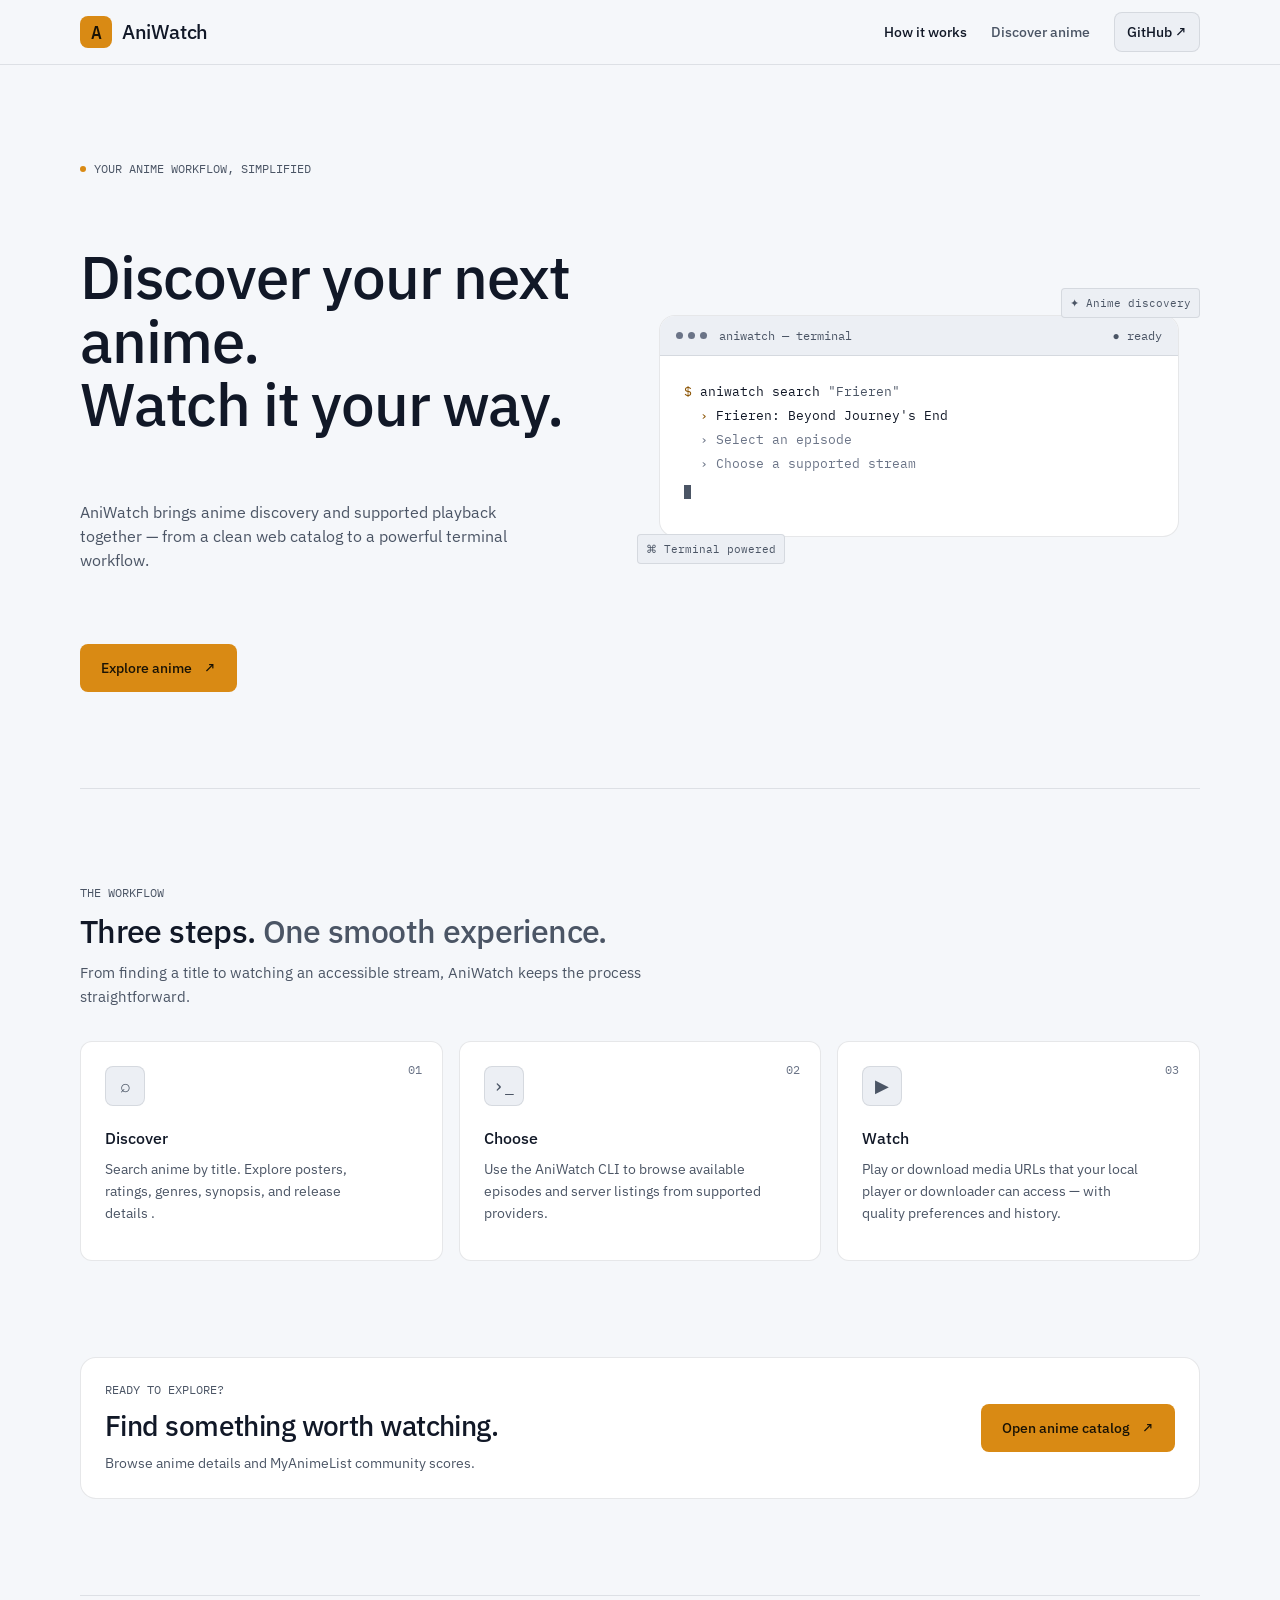
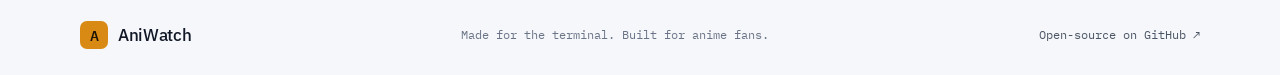
==== commit 5835ed5e: "Nothing" ====
--- a/website/index.html
+++ b/website/index.html
@@ -30,7 +30,7 @@
     <div class="section-kicker">THE WORKFLOW</div><h2>Three steps. <span class="muted">One smooth experience.</span></h2>
     <p class="section-copy">From finding a title to watching an accessible stream, AniWatch keeps the process straightforward.</p>
     <div class="steps-grid">
-      <article class="step-card"><div class="step-number">01</div><div class="step-icon icon-search">⌕</div><h3>Discover</h3><p>Search anime by title. Explore posters, ratings, genres, synopsis, and release details using the Tenrai API.</p><span class="step-line"></span></article>
+      <article class="step-card"><div class="step-number">01</div><div class="step-icon icon-search">⌕</div><h3>Discover</h3><p>Search anime by title. Explore posters, ratings, genres, synopsis, and release details .</p><span class="step-line"></span></article>
       <article class="step-card"><div class="step-number">02</div><div class="step-icon icon-terminal">›_</div><h3>Choose</h3><p>Use the AniWatch CLI to browse available episodes and server listings from supported providers.</p><span class="step-line"></span></article>
       <article class="step-card"><div class="step-number">03</div><div class="step-icon icon-play">▶</div><h3>Watch</h3><p>Play or download media URLs that your local player or downloader can access — with quality preferences and history.</p><span class="step-line"></span></article>
     </div>
@@ -38,4 +38,4 @@
   <section class="cta-section wrap"><div><div class="section-kicker">READY TO EXPLORE?</div><h2>Find something worth watching.</h2><p>Browse anime details and MyAnimeList community scores.</p></div><a class="button button-primary" href="discover.html">Open anime catalog <span>↗</span></a></section>
 </main>
 <footer class="site-footer wrap"><a class="brand" href="index.html"><span class="brand-mark">A</span><span>Ani<span class="brand-accent">Watch</span></span></a><span>Made for the terminal. Built for anime fans.</span><a href="https://github.com/Kaztral-ar/ani-watch" target="_blank" rel="noreferrer">Open-source on GitHub ↗</a></footer>
-</body></html>+</body></html>
--- a/website/styles.css
+++ b/website/styles.css
@@ -42,7 +42,7 @@
 .home-hero>.hero-art{grid-column:2;grid-row:1/span 4}
 .eyebrow,.section-kicker{color:var(--secondary);font:400 12px/16px var(--mono);letter-spacing:0}
 .eyebrow{display:inline-flex;align-items:center;gap:8px;width:fit-content;padding:0;border:0;border-radius:0;background:transparent}
-.pulse{width:6px;height:6px;flex:0 0 auto;border-radius:50%;background:var(--accent);box-shadow:none}
+.pulse{width:6px;height:6px;flex:0 0 auto;border-radius:50%;background:var(--accent);}
 h1,h2,h3,p{margin-top:0}
 h1,h2,h3{font-family:var(--sans);font-weight:500;letter-spacing:0}
 .home-hero h1{max-width:570px;margin:20px 0 16px;font-size:clamp(40px,5.4vw,60px);line-height:1.06;letter-spacing:-.02em;font-weight:500}
@@ -56,7 +56,7 @@
 .button-ghost:hover,.nav-github:hover{background:var(--card);border-color:var(--secondary)}
 .hero-art{height:auto;min-height:300px;max-width:none;margin:0;position:relative;display:flex;align-items:center;justify-content:center;overflow:visible}
 .orb{display:none}
-.terminal-window{position:relative;width:100%;max-width:520px;margin:auto;overflow:hidden;border:1px solid var(--hairline);border-radius:var(--radius-panel);background:var(--card);box-shadow:none;text-align:left;transform:none}
+.terminal-window{position:relative;width:100%;max-width:520px;margin:auto;overflow:hidden;border:1px solid var(--hairline);border-radius:var(--radius-panel);background:var(--card);text-align:left;transform:none}
 .terminal-top{height:40px;display:flex;align-items:center;gap:12px;padding:0 16px;background:var(--raised);border-bottom:1px solid var(--hairline);color:var(--secondary);font:400 12px/16px var(--mono)}
 .traffic{display:flex;gap:5px}
 .traffic i{width:7px;height:7px;border-radius:50%;background:var(--muted)}
@@ -68,7 +68,7 @@
 .terminal-result{padding-left:16px;color:var(--text)}
 .terminal-muted{padding-left:16px;color:var(--muted)}
 .terminal-cursor{display:inline-block;width:7px;height:14px;margin-top:6px;background:var(--secondary);vertical-align:middle}
-.float-tag{position:absolute;padding:6px 8px;border:1px solid var(--hairline);border-radius:4px;background:var(--raised);color:var(--secondary);font:400 11px/16px var(--mono);box-shadow:none}
+.float-tag{position:absolute;padding:6px 8px;border:1px solid var(--hairline);border-radius:4px;background:var(--raised);color:var(--secondary);font:400 11px/16px var(--mono);}
 .tag-top{top:12px;right:0}.tag-bottom{bottom:12px;left:0}
 .how-section{padding:96px 0;text-align:left;border-top:1px solid var(--hairline)}
 .how-section h2,.cta-section h2{margin:12px 0;font-size:32px;line-height:36px;letter-spacing:-.02em}
